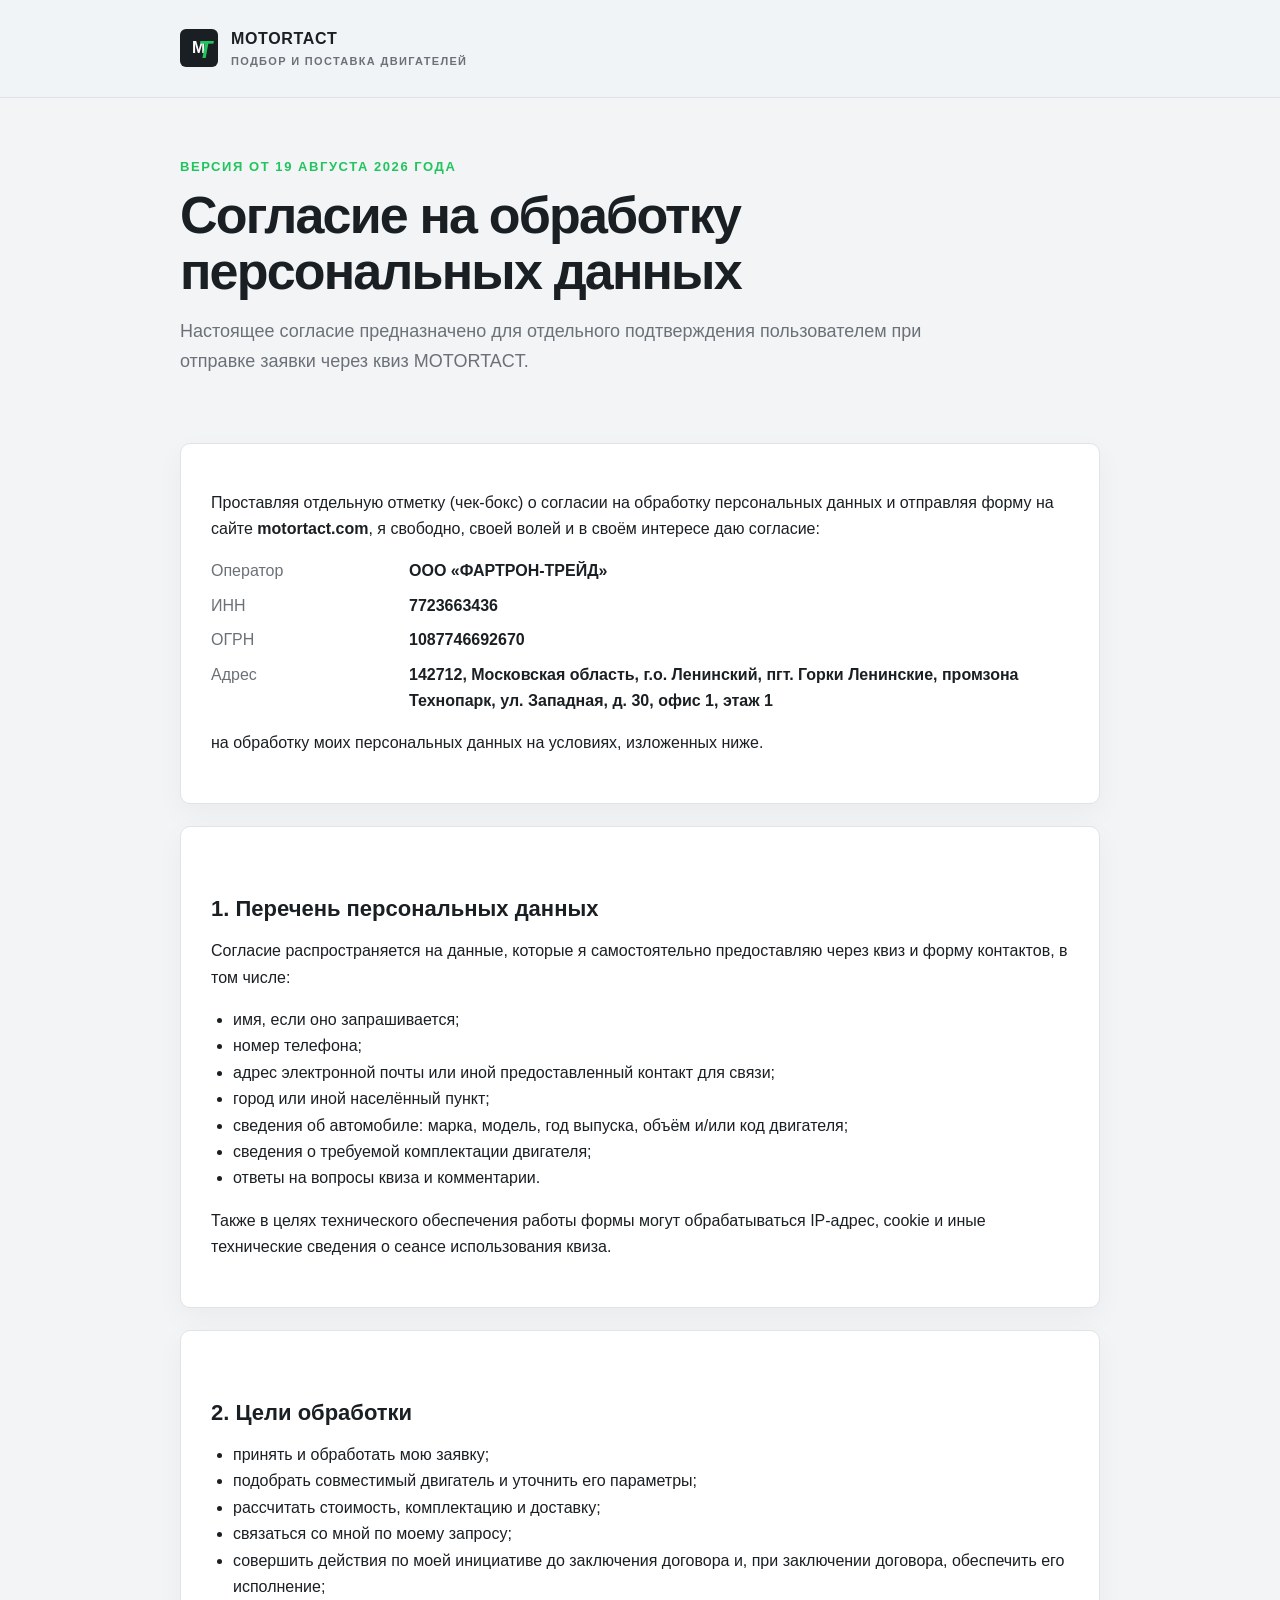
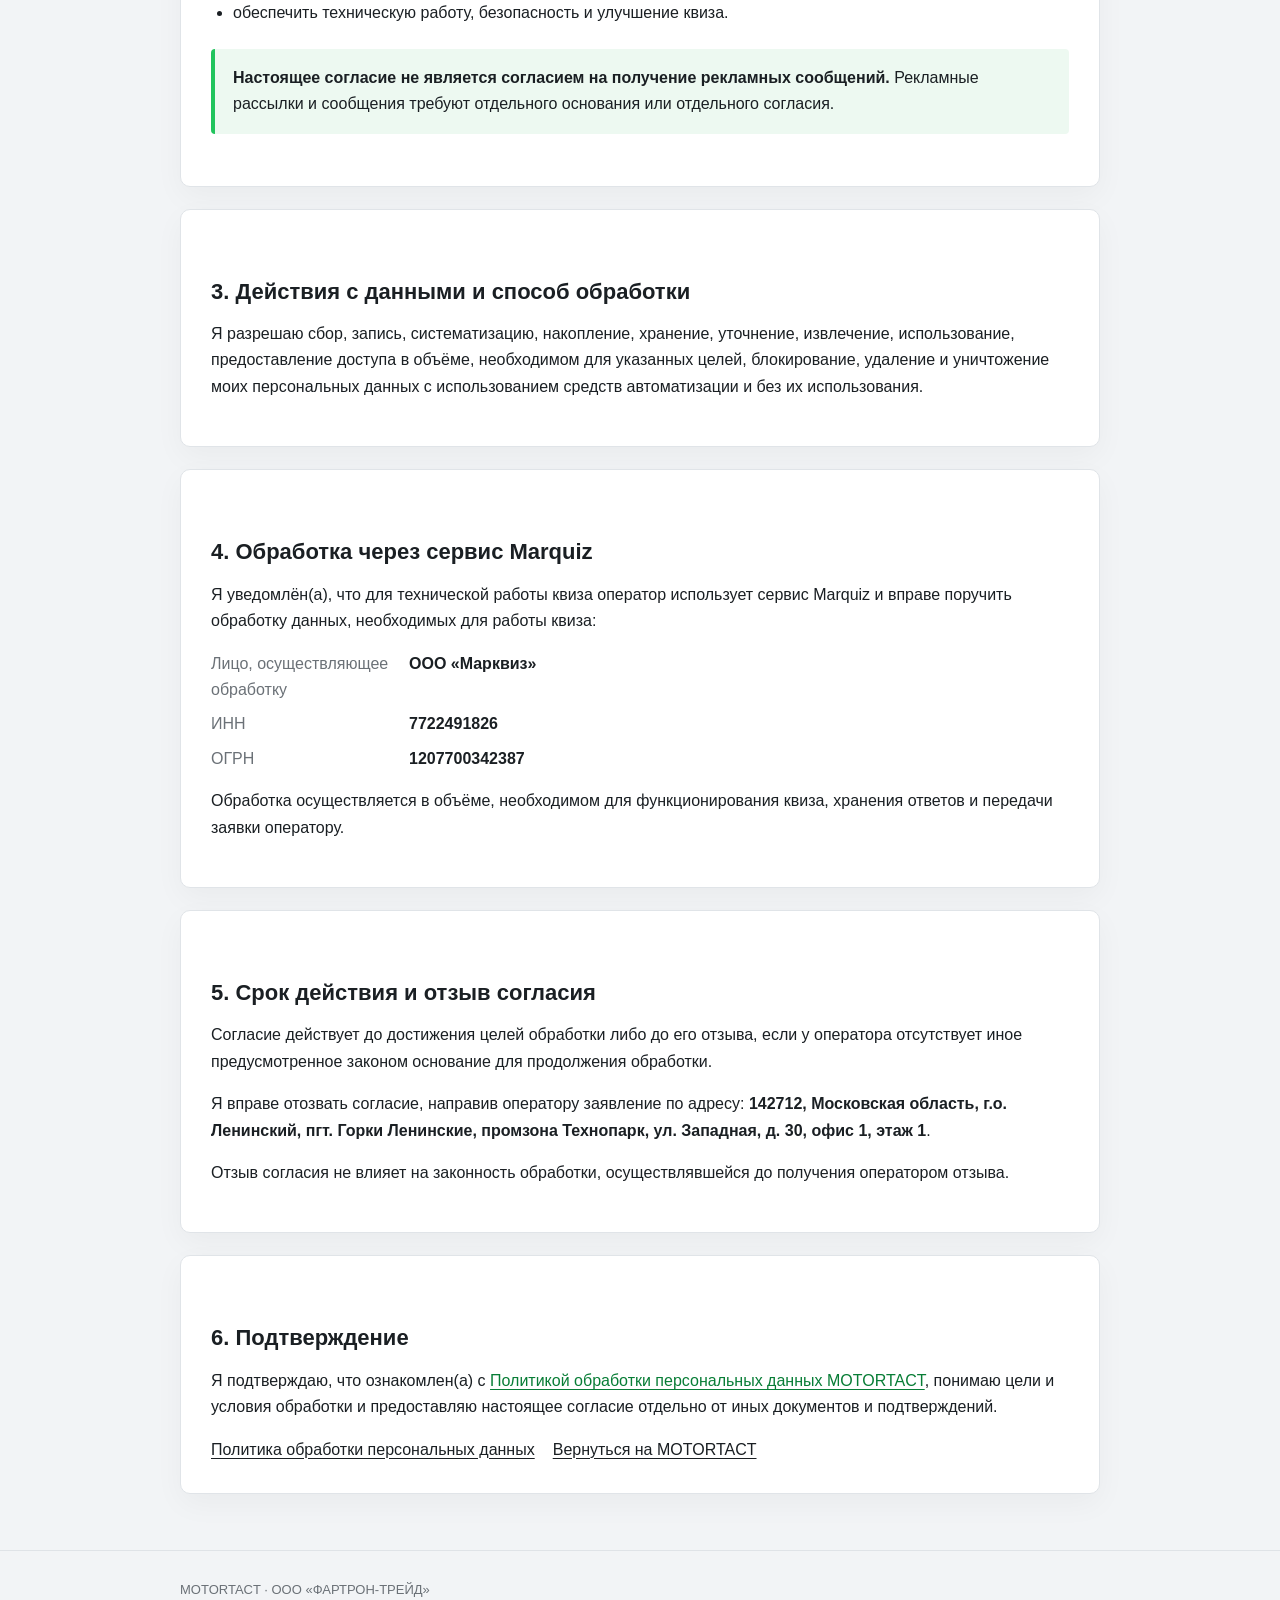
==== consent/index.html @ 0de4b68d "Add MOTORTACT personal data consent" ====
<!doctype html><html lang="ru"><head><meta charset="utf-8"><meta name="viewport" content="width=device-width,initial-scale=1"><title>Согласие на обработку персональных данных — MOTORTACT</title><meta name="description" content="Согласие пользователя MOTORTACT на обработку персональных данных."><meta name="robots" content="index,follow"><link rel="stylesheet" href="../assets/style.css"></head><body><header class="top"><div class="wrap"><a class="brand" href="https://motortact.com/"><span class="mark">M</span><span>MOTORTACT<small>подбор и поставка двигателей</small></span></a></div></header><main class="wrap"><section class="hero"><div class="eyebrow">Версия от 19 августа 2026 года</div><h1>Согласие на обработку персональных данных</h1><p class="lead">Настоящее согласие предназначено для отдельного подтверждения пользователем при отправке заявки через квиз MOTORTACT.</p></section><section class="card"><p>Проставляя отдельную отметку (чек-бокс) о согласии на обработку персональных данных и отправляя форму на сайте <strong>motortact.com</strong>, я свободно, своей волей и в своём интересе даю согласие:</p><dl class="meta"><dt>Оператор</dt><dd>ООО «ФАРТРОН-ТРЕЙД»</dd><dt>ИНН</dt><dd>7723663436</dd><dt>ОГРН</dt><dd>1087746692670</dd><dt>Адрес</dt><dd>142712, Московская область, г.о. Ленинский, пгт. Горки Ленинские, промзона Технопарк, ул. Западная, д. 30, офис 1, этаж 1</dd></dl><p>на обработку моих персональных данных на условиях, изложенных ниже.</p></section><section class="card"><h2>1. Перечень персональных данных</h2><p>Согласие распространяется на данные, которые я самостоятельно предоставляю через квиз и форму контактов, в том числе:</p><ul><li>имя, если оно запрашивается;</li><li>номер телефона;</li><li>адрес электронной почты или иной предоставленный контакт для связи;</li><li>город или иной населённый пункт;</li><li>сведения об автомобиле: марка, модель, год выпуска, объём и/или код двигателя;</li><li>сведения о требуемой комплектации двигателя;</li><li>ответы на вопросы квиза и комментарии.</li></ul><p>Также в целях технического обеспечения работы формы могут обрабатываться IP-адрес, cookie и иные технические сведения о сеансе использования квиза.</p></section><section class="card"><h2>2. Цели обработки</h2><ul><li>принять и обработать мою заявку;</li><li>подобрать совместимый двигатель и уточнить его параметры;</li><li>рассчитать стоимость, комплектацию и доставку;</li><li>связаться со мной по моему запросу;</li><li>совершить действия по моей инициативе до заключения договора и, при заключении договора, обеспечить его исполнение;</li><li>обеспечить техническую работу, безопасность и улучшение квиза.</li></ul><div class="notice"><strong>Настоящее согласие не является согласием на получение рекламных сообщений.</strong> Рекламные рассылки и сообщения требуют отдельного основания или отдельного согласия.</div></section><section class="card"><h2>3. Действия с данными и способ обработки</h2><p>Я разрешаю сбор, запись, систематизацию, накопление, хранение, уточнение, извлечение, использование, предоставление доступа в объёме, необходимом для указанных целей, блокирование, удаление и уничтожение моих персональных данных с использованием средств автоматизации и без их использования.</p></section><section class="card"><h2>4. Обработка через сервис Marquiz</h2><p>Я уведомлён(а), что для технической работы квиза оператор использует сервис Marquiz и вправе поручить обработку данных, необходимых для работы квиза:</p><dl class="meta"><dt>Лицо, осуществляющее обработку</dt><dd>ООО «Марквиз»</dd><dt>ИНН</dt><dd>7722491826</dd><dt>ОГРН</dt><dd>1207700342387</dd></dl><p>Обработка осуществляется в объёме, необходимом для функционирования квиза, хранения ответов и передачи заявки оператору.</p></section><section class="card"><h2>5. Срок действия и отзыв согласия</h2><p>Согласие действует до достижения целей обработки либо до его отзыва, если у оператора отсутствует иное предусмотренное законом основание для продолжения обработки.</p><p>Я вправе отозвать согласие, направив оператору заявление по адресу: <strong>142712, Московская область, г.о. Ленинский, пгт. Горки Ленинские, промзона Технопарк, ул. Западная, д. 30, офис 1, этаж 1</strong>.</p><p>Отзыв согласия не влияет на законность обработки, осуществлявшейся до получения оператором отзыва.</p></section><section class="card"><h2>6. Подтверждение</h2><p>Я подтверждаю, что ознакомлен(а) с <a href="../privacy/">Политикой обработки персональных данных MOTORTACT</a>, понимаю цели и условия обработки и предоставляю настоящее согласие отдельно от иных документов и подтверждений.</p><div class="links"><a href="../privacy/">Политика обработки персональных данных</a><a href="https://motortact.com/">Вернуться на MOTORTACT</a></div></section></main><footer class="footer"><div class="wrap">MOTORTACT · ООО «ФАРТРОН-ТРЕЙД»</div></footer></body></html>
---- assets/style.css ----
:root{--graphite:#1A1F23;--steel:#6B7177;--silver:#C0C6CC;--green:#21C45D;--light:#F2F4F6;--white:#fff}*{box-sizing:border-box}html{scroll-behavior:smooth}body{margin:0;background:var(--light);color:var(--graphite);font-family:Montserrat,Inter,-apple-system,BlinkMacSystemFont,"Segoe UI",Arial,sans-serif;line-height:1.65}.wrap{width:min(920px,calc(100% - 32px));margin:0 auto}.top{padding:26px 0;border-bottom:1px solid #dfe3e7;background:rgba(242,244,246,.96)}.brand{display:flex;align-items:center;gap:13px;text-decoration:none;color:var(--graphite);font-weight:800;letter-spacing:.04em}.mark{width:38px;height:38px;border-radius:6px;background:var(--graphite);position:relative;display:grid;place-items:center;color:#fff;font-weight:900}.mark:after{content:"T";color:var(--green);position:absolute;right:5px;bottom:-3px;font-size:23px;font-style:italic}.brand small{display:block;color:var(--steel);font-size:11px;font-weight:600;letter-spacing:.12em;text-transform:uppercase}.hero{padding:58px 0 26px}.eyebrow{color:var(--green);font-size:13px;font-weight:800;letter-spacing:.12em;text-transform:uppercase}h1{font-size:clamp(32px,5vw,52px);line-height:1.08;margin:10px 0 18px;letter-spacing:-.035em}h2{font-size:22px;line-height:1.25;margin:38px 0 12px}p,li{font-size:16px}.lead{font-size:18px;color:var(--steel);max-width:760px}.card{background:var(--white);border:1px solid #e0e4e8;border-radius:10px;padding:30px;margin:22px 0;box-shadow:0 10px 30px rgba(26,31,35,.04)}.meta{display:grid;grid-template-columns:180px 1fr;gap:8px 18px}.meta dt{color:var(--steel)}.meta dd{margin:0;font-weight:600}.notice{border-left:4px solid var(--green);background:#edf9f1;padding:16px 18px;border-radius:4px;margin:22px 0}.muted{color:var(--steel)}a{color:#087d36;text-decoration-thickness:1px;text-underline-offset:3px}ul{padding-left:22px}.footer{margin-top:56px;padding:28px 0 42px;border-top:1px solid #dfe3e7;color:var(--steel);font-size:13px}.links{display:flex;gap:18px;flex-wrap:wrap;margin-top:10px}.links a{color:var(--graphite)}.button{display:inline-block;background:var(--green);color:var(--graphite);font-weight:800;text-decoration:none;padding:13px 18px;border-radius:4px;margin-top:8px}.docs{display:grid;grid-template-columns:repeat(2,minmax(0,1fr));gap:16px;margin:28px 0}.doc{display:block;background:#fff;color:var(--graphite);text-decoration:none;padding:24px;border:1px solid #e0e4e8;border-radius:8px}.doc strong{display:block;font-size:18px;margin-bottom:6px}.doc span{color:var(--steel);font-size:14px}@media(max-width:640px){.meta{grid-template-columns:1fr}.meta dt{margin-top:8px}.card{padding:22px}.hero{padding-top:40px}.docs{grid-template-columns:1fr}}
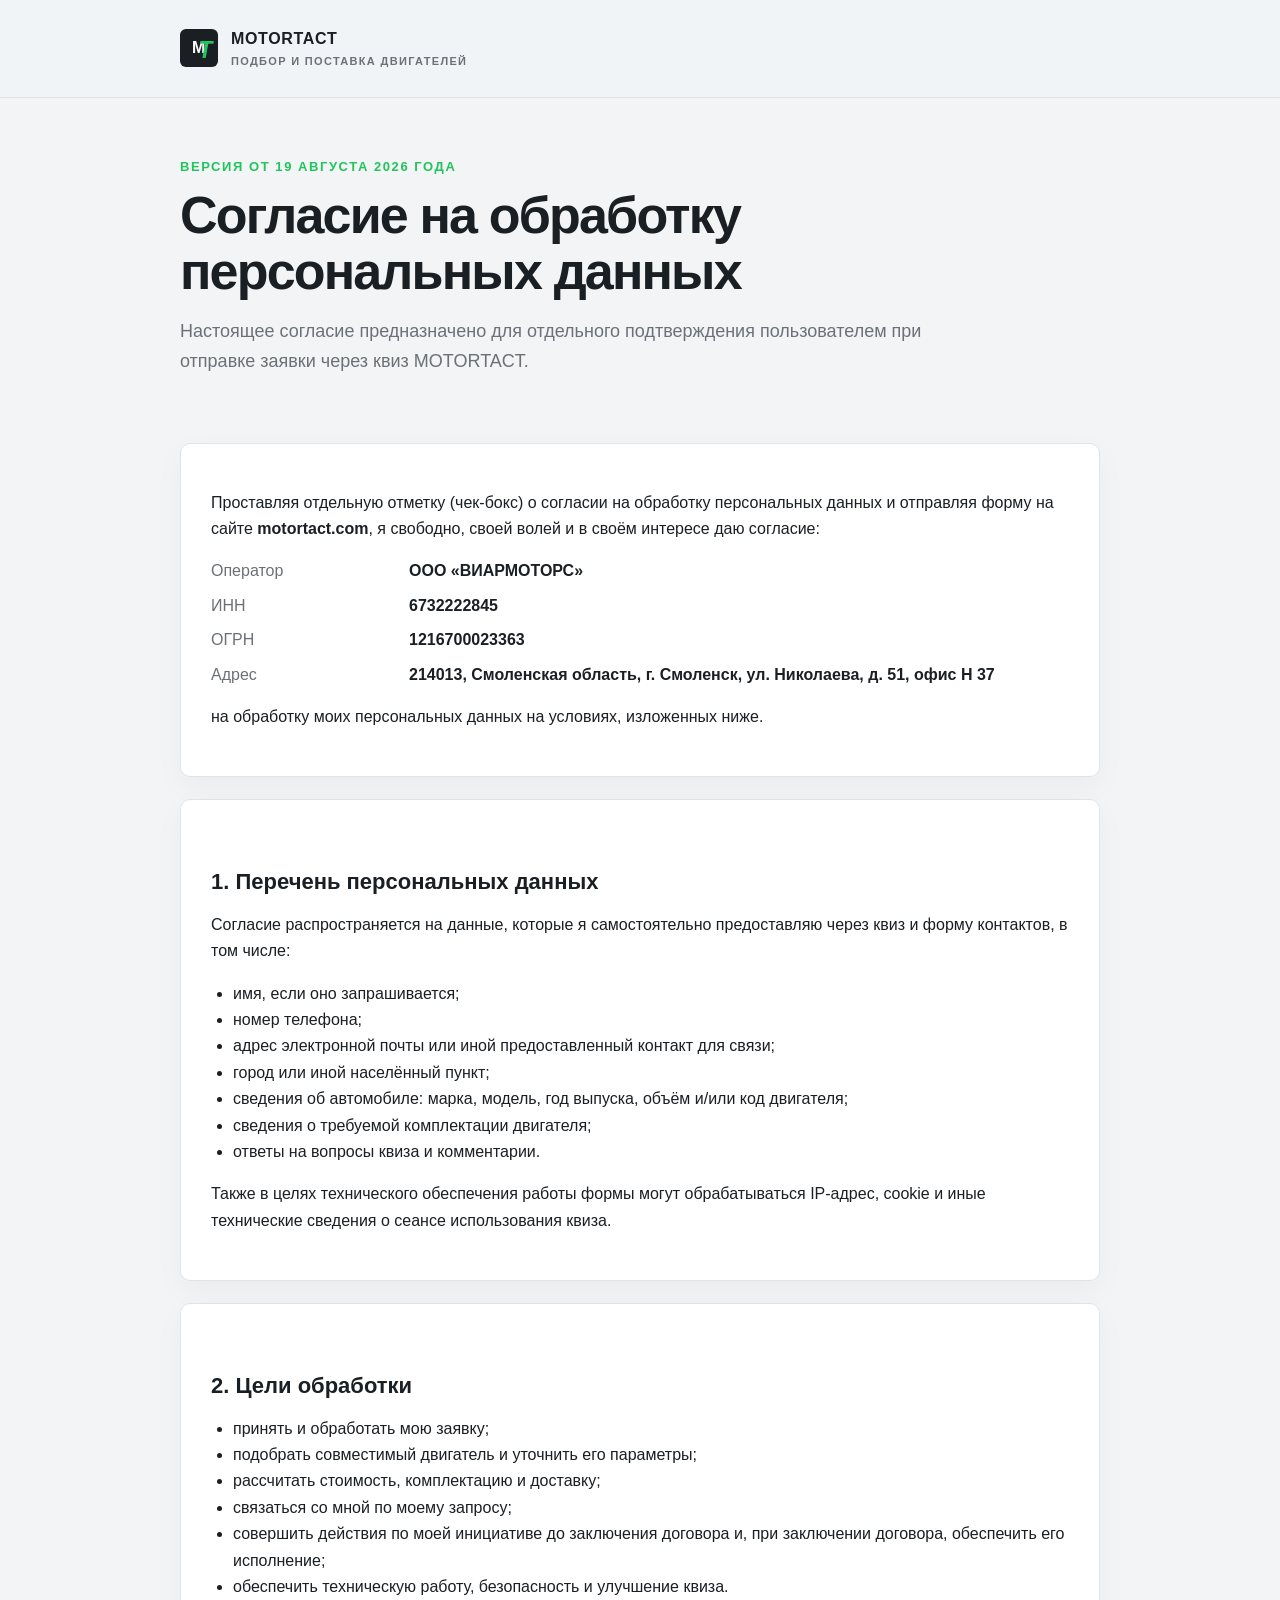
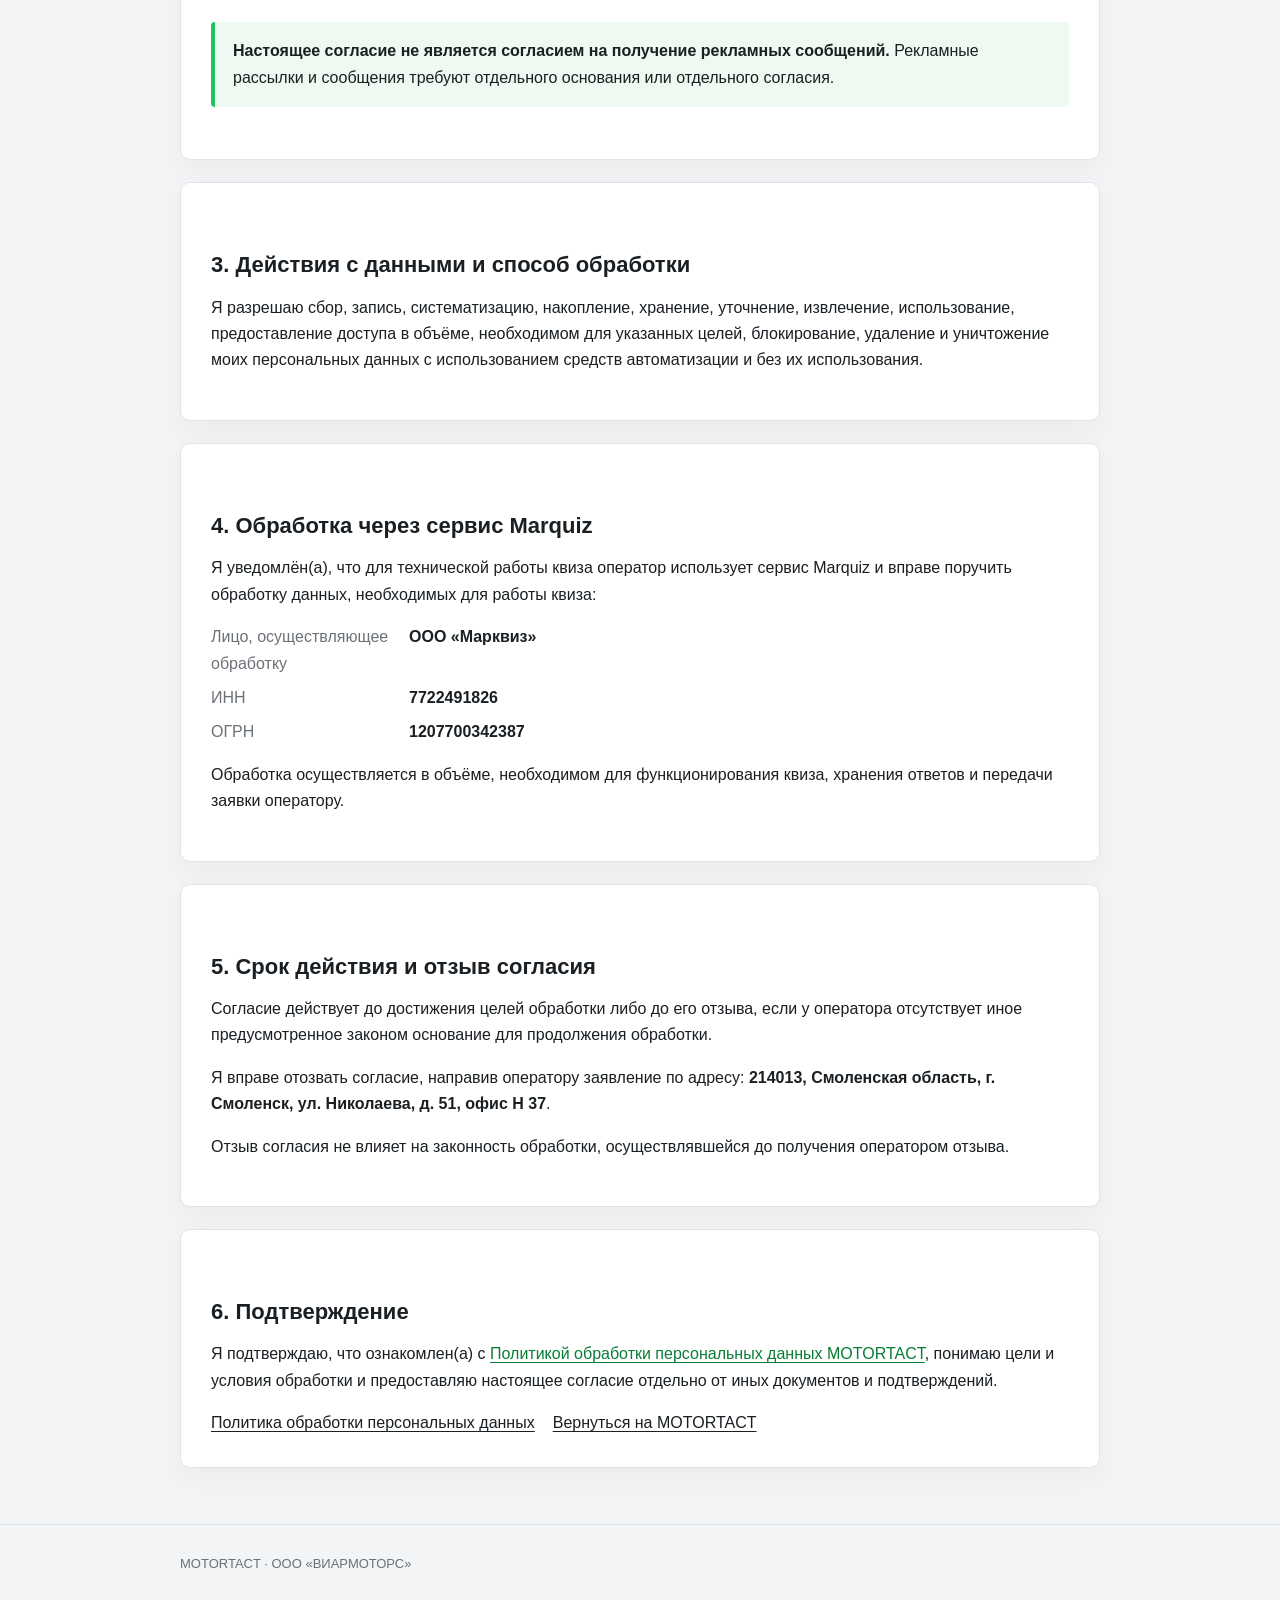
==== commit d1dfff50: "Update legal operator to VIARMOTORS" ====
--- a/consent/index.html
+++ b/consent/index.html
@@ -1 +1 @@
-<!doctype html><html lang="ru"><head><meta charset="utf-8"><meta name="viewport" content="width=device-width,initial-scale=1"><title>Согласие на обработку персональных данных — MOTORTACT</title><meta name="description" content="Согласие пользователя MOTORTACT на обработку персональных данных."><meta name="robots" content="index,follow"><link rel="stylesheet" href="../assets/style.css"></head><body><header class="top"><div class="wrap"><a class="brand" href="https://motortact.com/"><span class="mark">M</span><span>MOTORTACT<small>подбор и поставка двигателей</small></span></a></div></header><main class="wrap"><section class="hero"><div class="eyebrow">Версия от 19 августа 2026 года</div><h1>Согласие на обработку персональных данных</h1><p class="lead">Настоящее согласие предназначено для отдельного подтверждения пользователем при отправке заявки через квиз MOTORTACT.</p></section><section class="card"><p>Проставляя отдельную отметку (чек-бокс) о согласии на обработку персональных данных и отправляя форму на сайте <strong>motortact.com</strong>, я свободно, своей волей и в своём интересе даю согласие:</p><dl class="meta"><dt>Оператор</dt><dd>ООО «ФАРТРОН-ТРЕЙД»</dd><dt>ИНН</dt><dd>7723663436</dd><dt>ОГРН</dt><dd>1087746692670</dd><dt>Адрес</dt><dd>142712, Московская область, г.о. Ленинский, пгт. Горки Ленинские, промзона Технопарк, ул. Западная, д. 30, офис 1, этаж 1</dd></dl><p>на обработку моих персональных данных на условиях, изложенных ниже.</p></section><section class="card"><h2>1. Перечень персональных данных</h2><p>Согласие распространяется на данные, которые я самостоятельно предоставляю через квиз и форму контактов, в том числе:</p><ul><li>имя, если оно запрашивается;</li><li>номер телефона;</li><li>адрес электронной почты или иной предоставленный контакт для связи;</li><li>город или иной населённый пункт;</li><li>сведения об автомобиле: марка, модель, год выпуска, объём и/или код двигателя;</li><li>сведения о требуемой комплектации двигателя;</li><li>ответы на вопросы квиза и комментарии.</li></ul><p>Также в целях технического обеспечения работы формы могут обрабатываться IP-адрес, cookie и иные технические сведения о сеансе использования квиза.</p></section><section class="card"><h2>2. Цели обработки</h2><ul><li>принять и обработать мою заявку;</li><li>подобрать совместимый двигатель и уточнить его параметры;</li><li>рассчитать стоимость, комплектацию и доставку;</li><li>связаться со мной по моему запросу;</li><li>совершить действия по моей инициативе до заключения договора и, при заключении договора, обеспечить его исполнение;</li><li>обеспечить техническую работу, безопасность и улучшение квиза.</li></ul><div class="notice"><strong>Настоящее согласие не является согласием на получение рекламных сообщений.</strong> Рекламные рассылки и сообщения требуют отдельного основания или отдельного согласия.</div></section><section class="card"><h2>3. Действия с данными и способ обработки</h2><p>Я разрешаю сбор, запись, систематизацию, накопление, хранение, уточнение, извлечение, использование, предоставление доступа в объёме, необходимом для указанных целей, блокирование, удаление и уничтожение моих персональных данных с использованием средств автоматизации и без их использования.</p></section><section class="card"><h2>4. Обработка через сервис Marquiz</h2><p>Я уведомлён(а), что для технической работы квиза оператор использует сервис Marquiz и вправе поручить обработку данных, необходимых для работы квиза:</p><dl class="meta"><dt>Лицо, осуществляющее обработку</dt><dd>ООО «Марквиз»</dd><dt>ИНН</dt><dd>7722491826</dd><dt>ОГРН</dt><dd>1207700342387</dd></dl><p>Обработка осуществляется в объёме, необходимом для функционирования квиза, хранения ответов и передачи заявки оператору.</p></section><section class="card"><h2>5. Срок действия и отзыв согласия</h2><p>Согласие действует до достижения целей обработки либо до его отзыва, если у оператора отсутствует иное предусмотренное законом основание для продолжения обработки.</p><p>Я вправе отозвать согласие, направив оператору заявление по адресу: <strong>142712, Московская область, г.о. Ленинский, пгт. Горки Ленинские, промзона Технопарк, ул. Западная, д. 30, офис 1, этаж 1</strong>.</p><p>Отзыв согласия не влияет на законность обработки, осуществлявшейся до получения оператором отзыва.</p></section><section class="card"><h2>6. Подтверждение</h2><p>Я подтверждаю, что ознакомлен(а) с <a href="../privacy/">Политикой обработки персональных данных MOTORTACT</a>, понимаю цели и условия обработки и предоставляю настоящее согласие отдельно от иных документов и подтверждений.</p><div class="links"><a href="../privacy/">Политика обработки персональных данных</a><a href="https://motortact.com/">Вернуться на MOTORTACT</a></div></section></main><footer class="footer"><div class="wrap">MOTORTACT · ООО «ФАРТРОН-ТРЕЙД»</div></footer></body></html>+<!doctype html><html lang="ru"><head><meta charset="utf-8"><meta name="viewport" content="width=device-width,initial-scale=1"><title>Согласие на обработку персональных данных — MOTORTACT</title><meta name="description" content="Согласие пользователя MOTORTACT на обработку персональных данных."><meta name="robots" content="index,follow"><link rel="stylesheet" href="../assets/style.css"></head><body><header class="top"><div class="wrap"><a class="brand" href="https://motortact.com/"><span class="mark">M</span><span>MOTORTACT<small>подбор и поставка двигателей</small></span></a></div></header><main class="wrap"><section class="hero"><div class="eyebrow">Версия от 19 августа 2026 года</div><h1>Согласие на обработку персональных данных</h1><p class="lead">Настоящее согласие предназначено для отдельного подтверждения пользователем при отправке заявки через квиз MOTORTACT.</p></section><section class="card"><p>Проставляя отдельную отметку (чек-бокс) о согласии на обработку персональных данных и отправляя форму на сайте <strong>motortact.com</strong>, я свободно, своей волей и в своём интересе даю согласие:</p><dl class="meta"><dt>Оператор</dt><dd>ООО «ВИАРМОТОРС»</dd><dt>ИНН</dt><dd>6732222845</dd><dt>ОГРН</dt><dd>1216700023363</dd><dt>Адрес</dt><dd>214013, Смоленская область, г. Смоленск, ул. Николаева, д. 51, офис Н 37</dd></dl><p>на обработку моих персональных данных на условиях, изложенных ниже.</p></section><section class="card"><h2>1. Перечень персональных данных</h2><p>Согласие распространяется на данные, которые я самостоятельно предоставляю через квиз и форму контактов, в том числе:</p><ul><li>имя, если оно запрашивается;</li><li>номер телефона;</li><li>адрес электронной почты или иной предоставленный контакт для связи;</li><li>город или иной населённый пункт;</li><li>сведения об автомобиле: марка, модель, год выпуска, объём и/или код двигателя;</li><li>сведения о требуемой комплектации двигателя;</li><li>ответы на вопросы квиза и комментарии.</li></ul><p>Также в целях технического обеспечения работы формы могут обрабатываться IP-адрес, cookie и иные технические сведения о сеансе использования квиза.</p></section><section class="card"><h2>2. Цели обработки</h2><ul><li>принять и обработать мою заявку;</li><li>подобрать совместимый двигатель и уточнить его параметры;</li><li>рассчитать стоимость, комплектацию и доставку;</li><li>связаться со мной по моему запросу;</li><li>совершить действия по моей инициативе до заключения договора и, при заключении договора, обеспечить его исполнение;</li><li>обеспечить техническую работу, безопасность и улучшение квиза.</li></ul><div class="notice"><strong>Настоящее согласие не является согласием на получение рекламных сообщений.</strong> Рекламные рассылки и сообщения требуют отдельного основания или отдельного согласия.</div></section><section class="card"><h2>3. Действия с данными и способ обработки</h2><p>Я разрешаю сбор, запись, систематизацию, накопление, хранение, уточнение, извлечение, использование, предоставление доступа в объёме, необходимом для указанных целей, блокирование, удаление и уничтожение моих персональных данных с использованием средств автоматизации и без их использования.</p></section><section class="card"><h2>4. Обработка через сервис Marquiz</h2><p>Я уведомлён(а), что для технической работы квиза оператор использует сервис Marquiz и вправе поручить обработку данных, необходимых для работы квиза:</p><dl class="meta"><dt>Лицо, осуществляющее обработку</dt><dd>ООО «Марквиз»</dd><dt>ИНН</dt><dd>7722491826</dd><dt>ОГРН</dt><dd>1207700342387</dd></dl><p>Обработка осуществляется в объёме, необходимом для функционирования квиза, хранения ответов и передачи заявки оператору.</p></section><section class="card"><h2>5. Срок действия и отзыв согласия</h2><p>Согласие действует до достижения целей обработки либо до его отзыва, если у оператора отсутствует иное предусмотренное законом основание для продолжения обработки.</p><p>Я вправе отозвать согласие, направив оператору заявление по адресу: <strong>214013, Смоленская область, г. Смоленск, ул. Николаева, д. 51, офис Н 37</strong>.</p><p>Отзыв согласия не влияет на законность обработки, осуществлявшейся до получения оператором отзыва.</p></section><section class="card"><h2>6. Подтверждение</h2><p>Я подтверждаю, что ознакомлен(а) с <a href="../privacy/">Политикой обработки персональных данных MOTORTACT</a>, понимаю цели и условия обработки и предоставляю настоящее согласие отдельно от иных документов и подтверждений.</p><div class="links"><a href="../privacy/">Политика обработки персональных данных</a><a href="https://motortact.com/">Вернуться на MOTORTACT</a></div></section></main><footer class="footer"><div class="wrap">MOTORTACT · ООО «ВИАРМОТОРС»</div></footer></body></html>
